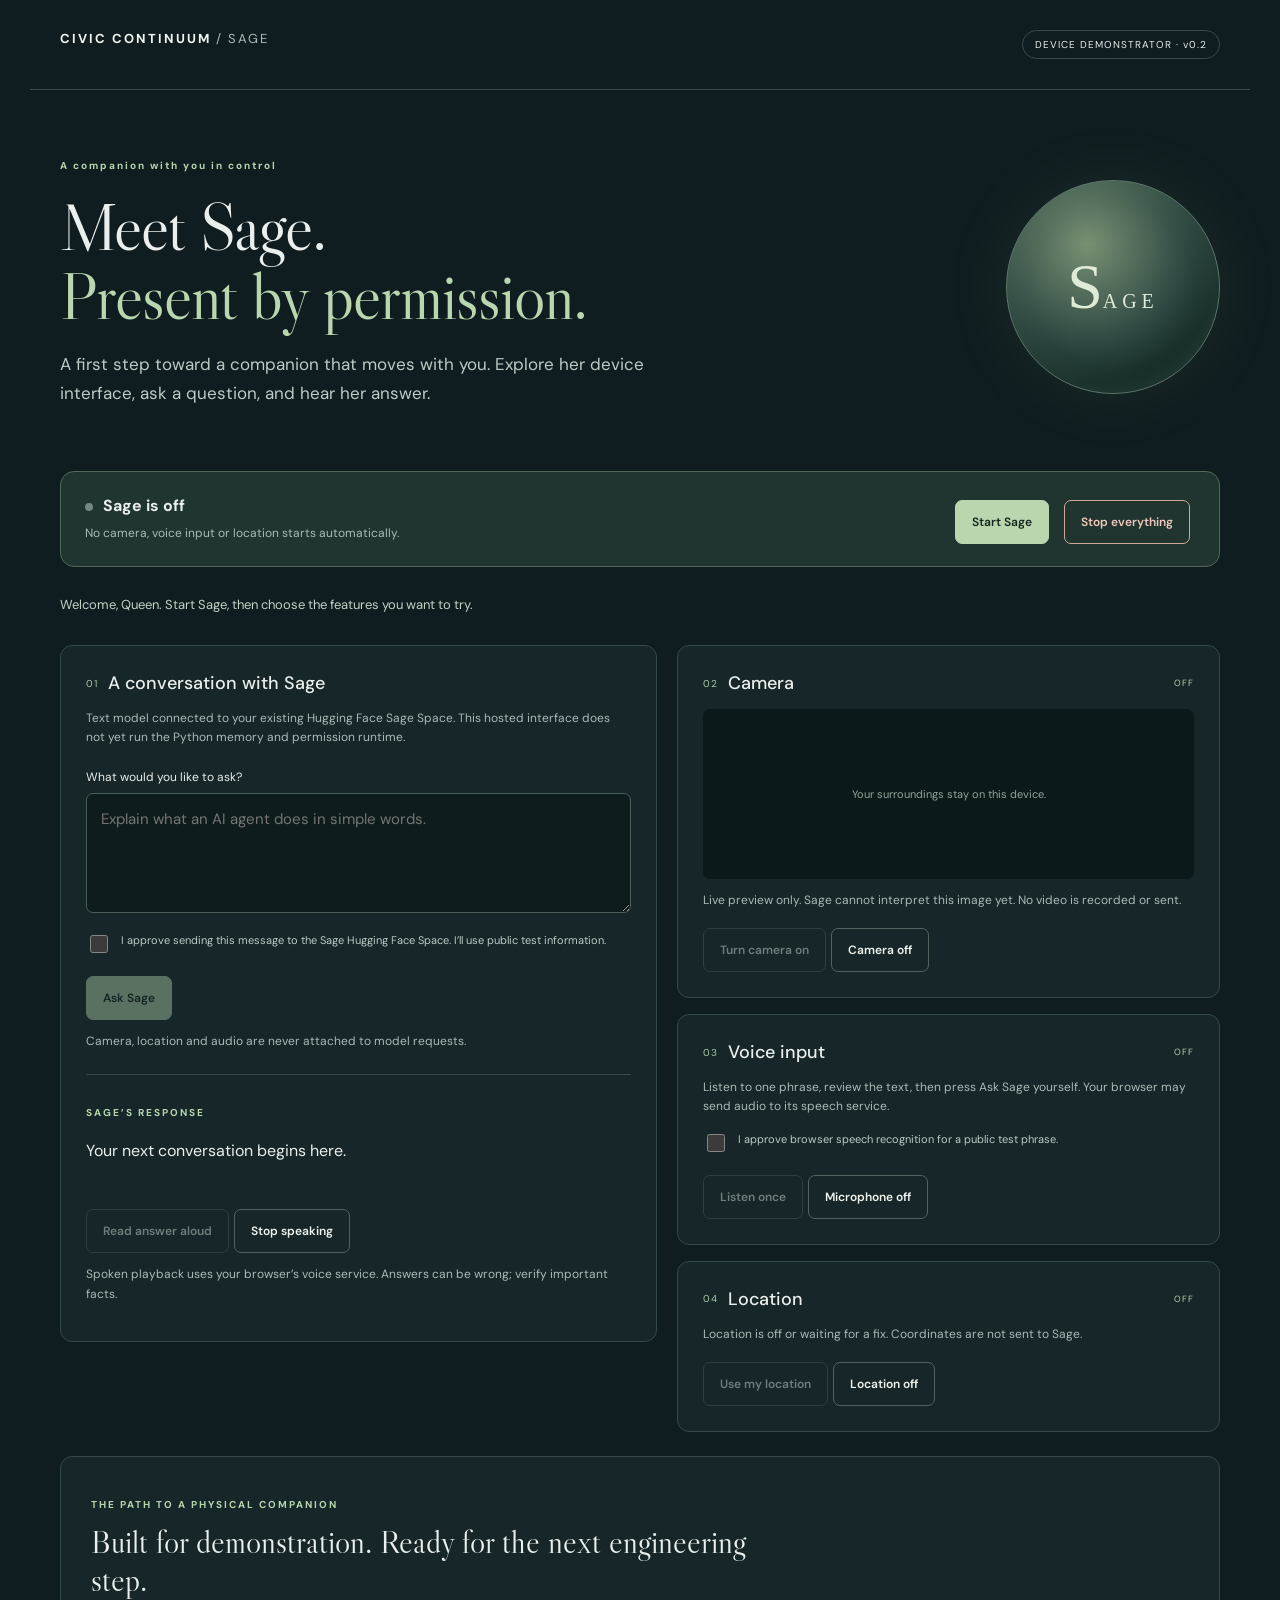
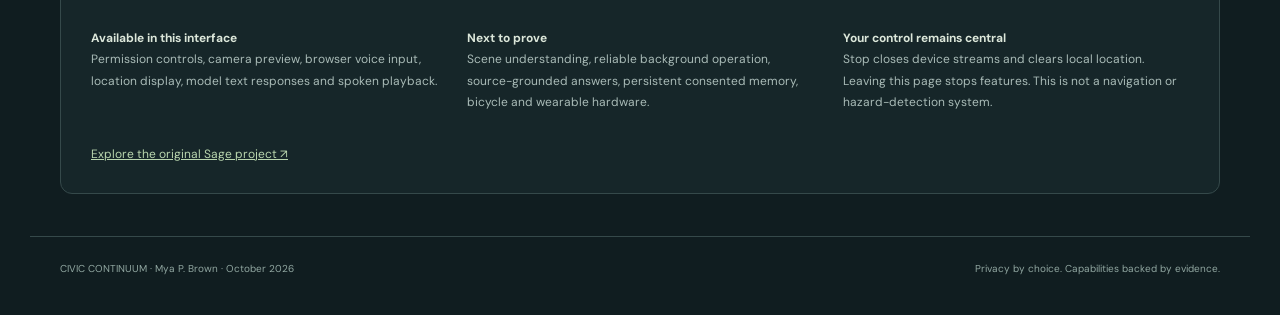
==== apps/tablet_web/index.html @ 6c69fcc4 "Add explicit Sage device controls: apps/tablet_web/index.html" ====
<!doctype html><html lang="en"><head><meta charset="utf-8"><meta name="viewport" content="width=device-width,initial-scale=1"><meta name="theme-color" content="#101d20"><title>Sage Companion | Civic Continuum</title><link rel="stylesheet" href="style.css"></head><body>
<header><a class="brand" href="#">CIVIC CONTINUUM <span> / SAGE</span></a><span class="pill">DEVICE DEMONSTRATOR · v0.2</span></header>
<main><section class="intro"><div><p class="eyebrow">A companion with you in control</p><h1>Meet Sage.<br><em>Present by permission.</em></h1><p class="lead">A first step toward a companion that moves with you. Explore her device interface, ask a question, and hear her answer.</p></div><div class="orb" aria-hidden="true"><div>S<span>AGE</span></div></div></section>
<section class="session"><div><span id="light" class="light"></span><strong id="sessionLabel">Sage is off</strong><p id="sessionHint">No camera, voice input or location starts automatically.</p></div><div class="actions"><button id="start" class="primary">Start Sage</button><button id="stop" class="stop">Stop everything</button></div></section>
<p id="notice" class="notice" role="status" aria-live="polite">Welcome, Queen. Start Sage, then choose the features you want to try.</p>
<div class="layout"><section class="conversation card"><div class="sectiontitle"><span class="number">01</span><h2>A conversation with Sage</h2></div><p class="muted">Text model connected to your existing Hugging Face Sage Space. This hosted interface does not yet run the Python memory and permission runtime.</p><label for="question">What would you like to ask?</label><textarea id="question" rows="4" maxlength="3000" placeholder="Explain what an AI agent does in simple words."></textarea><label class="check"><input id="cloud" type="checkbox">I approve sending this message to the Sage Hugging Face Space. I’ll use public test information.</label><button id="ask" class="primary" disabled>Ask Sage</button><p id="modelStatus" class="small">Camera, location and audio are never attached to model requests.</p><div class="answer"><p class="eyebrow">SAGE’S RESPONSE</p><p id="answer">Your next conversation begins here.</p></div><button id="read" disabled>Read answer aloud</button><button id="quiet">Stop speaking</button><p class="small">Spoken playback uses your browser’s voice service. Answers can be wrong; verify important facts.</p></section>
<section class="devices"><article class="card"><div class="sectiontitle"><span class="number">02</span><h2>Camera</h2><span id="cameraState" class="state">OFF</span></div><div class="preview"><video id="video" playsinline autoplay muted></video><span id="cameraEmpty">Your surroundings stay on this device.</span></div><p class="small">Live preview only. Sage cannot interpret this image yet. No video is recorded or sent.</p><button id="cameraOn" disabled>Turn camera on</button><button id="cameraOff">Camera off</button></article>
<article class="card"><div class="sectiontitle"><span class="number">03</span><h2>Voice input</h2><span id="micState" class="state">OFF</span></div><p class="small">Listen to one phrase, review the text, then press Ask Sage yourself. Your browser may send audio to its speech service.</p><label class="check"><input id="speechConsent" type="checkbox">I approve browser speech recognition for a public test phrase.</label><button id="micOn" disabled>Listen once</button><button id="micOff">Microphone off</button></article>
<article class="card"><div class="sectiontitle"><span class="number">04</span><h2>Location</h2><span id="locationState" class="state">OFF</span></div><p id="locationValue" class="small">Location is off. Coordinates are not sent to Sage.</p><button id="locationOn" disabled>Use my location</button><button id="locationOff">Location off</button></article></section></div>
<section class="roadmap card"><p class="eyebrow">THE PATH TO A PHYSICAL COMPANION</p><h2>Built for demonstration. Ready for the next engineering step.</h2><div class="columns"><p><strong>Available in this interface</strong><br>Permission controls, camera preview, browser voice input, location display, model text responses and spoken playback.</p><p><strong>Next to prove</strong><br>Scene understanding, reliable background operation, source-grounded answers, persistent consented memory, bicycle and wearable hardware.</p><p><strong>Your control remains central</strong><br>Stop closes device streams and clears local location. Leaving this page stops features. This is not a navigation or hazard-detection system.</p></div><a href="https://github.com/mommommy1960-lang/sage-situated-companion" target="_blank" rel="noopener">Explore the original Sage project ↗</a></section>
</main><footer>CIVIC CONTINUUM · Mya P. Brown · October 2026<span>Privacy by choice. Capabilities backed by evidence.</span></footer><script type="module" src="app.mjs"></script></body></html>
---- apps/tablet_web/style.css ----
@import url('https://fonts.googleapis.com/css2?family=DM+Sans:wght@400;500;600;700&family=Libre+Caslon+Display&display=swap');
:root{font-family:'DM Sans',sans-serif;color:#e9efec;background:#101d20;color-scheme:dark;--mint:#b9d6ae;--muted:#a9bbb7;--line:#35494a}*{box-sizing:border-box}body{margin:0}header,main,footer{max-width:1220px;margin:auto}header{padding:30px 30px;display:flex;justify-content:space-between;gap:20px;border-bottom:1px solid var(--line)}a{color:var(--mint)}.brand{text-decoration:none;letter-spacing:2px;font-size:13px;color:#f0f5f0;font-weight:700}.brand span{font-weight:400;color:var(--muted)}.pill{font-size:10px;border:1px solid var(--line);border-radius:30px;padding:7px 12px;letter-spacing:1px}main{padding:0 30px}.intro{display:flex;align-items:center;justify-content:space-between;gap:32px;padding:58px 0 46px}.eyebrow{font-size:10px;letter-spacing:2px;font-weight:700;color:var(--mint)}h1{font:normal 66px/1.04 'Libre Caslon Display',Georgia,serif;margin:19px 0 20px;letter-spacing:-1px}h1 em{font-style:normal;color:var(--mint)}.lead{max-width:590px;color:#bdcbc7;font-size:17px;line-height:1.7}.orb{flex:0 0 214px;height:214px;border:1px solid #5d7769;border-radius:50%;display:grid;place-items:center;background:radial-gradient(circle at 38% 30%,#789073,#354f47 45%,#162c2a 70%);box-shadow:0 0 70px #8fbb8c15,inset 0 0 30px #b7d8ad19}.orb div{font:64px Georgia;color:#deebd7}.orb span{font-size:20px;letter-spacing:5px}.session{padding:22px 24px;background:#203430;border:1px solid #526858;border-radius:14px;display:flex;align-items:center;justify-content:space-between;gap:15px}.session p{font-size:12px;color:var(--muted);margin:8px 0 0}.light{display:inline-block;width:8px;height:8px;background:#768681;border-radius:50%;margin-right:10px}.light.on{background:#bbe799;box-shadow:0 0 12px #a4cf87}.actions{display:flex;gap:10px}button{font:600 12px 'DM Sans',sans-serif;min-height:44px;padding:11px 16px;border:1px solid #50645f;background:transparent;color:#eef4ed;border-radius:7px;cursor:pointer;margin:6px 5px 0 0}button.primary{background:var(--mint);color:#15251d;border-color:var(--mint)}button.stop{border-color:#cda99a;color:#f0cabb}button:disabled{opacity:.42;cursor:not-allowed}button:hover:enabled{filter:brightness(1.15)}button:focus-visible,input:focus-visible,textarea:focus-visible{outline:3px solid #e6d5a4;outline-offset:3px}.notice{padding:15px 0;color:#c4d1c7;font-size:13px;min-height:52px}.layout{display:grid;grid-template-columns:1.1fr 1fr;gap:20px;align-items:start}.card{padding:25px;border:1px solid var(--line);border-radius:12px;background:#162629}.sectiontitle{display:flex;align-items:center;gap:10px;margin-bottom:14px}.number{font-size:10px;color:#adc9a5;letter-spacing:1px}h2{font-size:18px;font-weight:500;margin:0}p{line-height:1.6}.muted,.small{color:var(--muted);font-size:12px}.muted{margin:0 0 22px}label{display:block;font-size:12px;margin:14px 0 8px}textarea{font:15px/1.5 'DM Sans',sans-serif;resize:vertical;width:100%;background:#0e1c1e;border:1px solid #4a5e5a;border-radius:7px;padding:14px;color:#eef4ed}.check{display:flex;gap:10px;align-items:flex-start;color:#bdcbc5;line-height:1.6;font-size:11px;margin:14px 0}input{accent-color:#b9d6ae;min-width:18px;min-height:18px}.answer{margin:22px 0 12px;border-top:1px solid var(--line);padding:20px 0 10px}#answer{font-size:16px;line-height:1.8;white-space:pre-wrap;overflow-wrap:anywhere}.devices{display:grid;gap:16px}.state{margin-left:auto;font-size:9px;letter-spacing:1px;color:var(--mint)}.preview{height:170px;background:#0c191b;position:relative;display:grid;place-items:center;border-radius:7px;overflow:hidden}.preview video{width:100%;height:100%;object-fit:cover}.preview span{position:absolute;font-size:11px;color:#91a59c}.roadmap{margin:24px 0 42px;padding:30px}.roadmap h2{font:32px/1.2 'Libre Caslon Display',Georgia;max-width:700px}.columns{display:grid;grid-template-columns:repeat(3,1fr);gap:30px;margin:16px 0}.columns p{font-size:12px;color:var(--muted);line-height:1.8}.columns strong{color:#dce7da}.roadmap a{font-size:12px}footer{padding:25px 30px 40px;border-top:1px solid var(--line);font-size:10px;color:#91a7a1;display:flex;justify-content:space-between;gap:15px}@media(max-width:720px){header{padding:20px}.pill{display:none}main{padding:0 18px}.intro{padding:35px 0;gap:15px}h1{font-size:44px}.lead{font-size:14px}.orb{flex-basis:95px;height:95px}.orb div{font-size:32px}.orb span{display:none}.session{align-items:flex-start;flex-direction:column;padding:18px}.layout{grid-template-columns:1fr}.card{padding:20px}.columns{grid-template-columns:1fr;gap:0}.roadmap h2{font-size:28px}footer{flex-direction:column}.actions{width:100%}.actions button{flex:1}.notice{font-size:12px}}
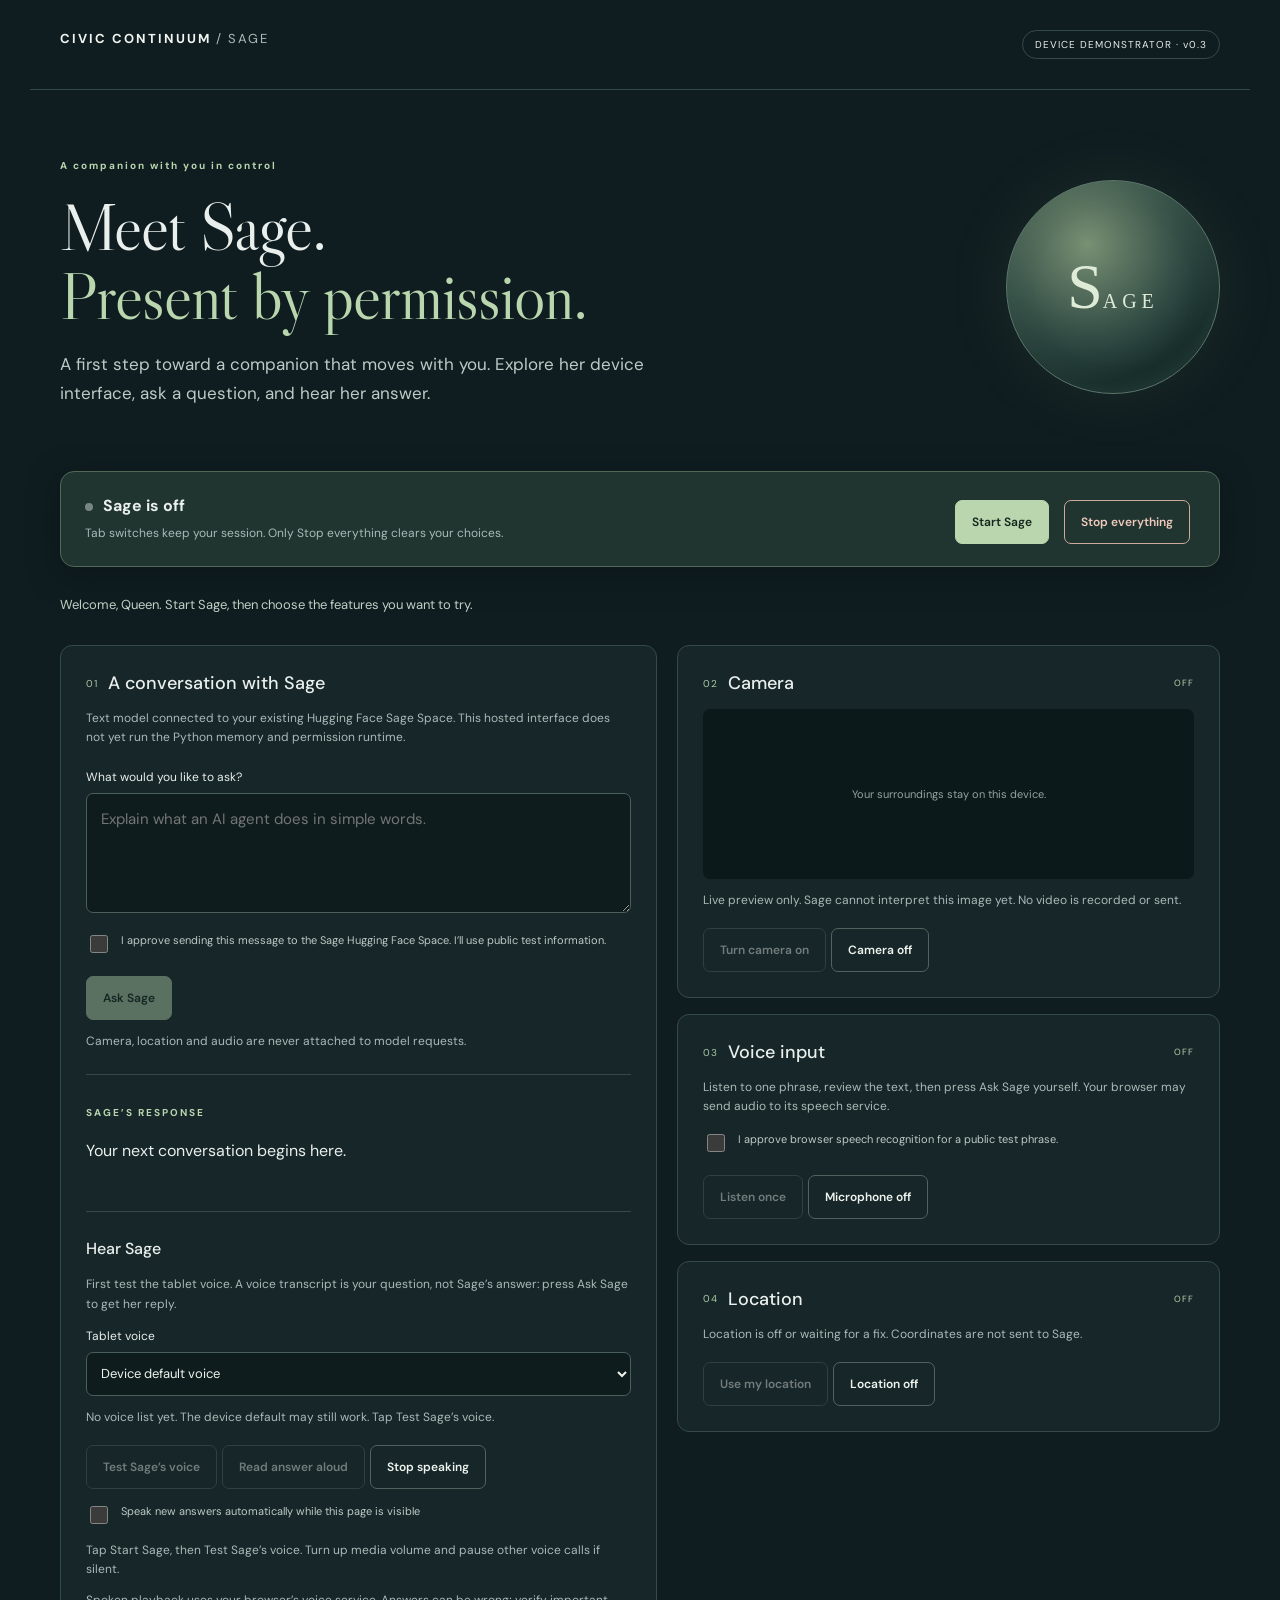
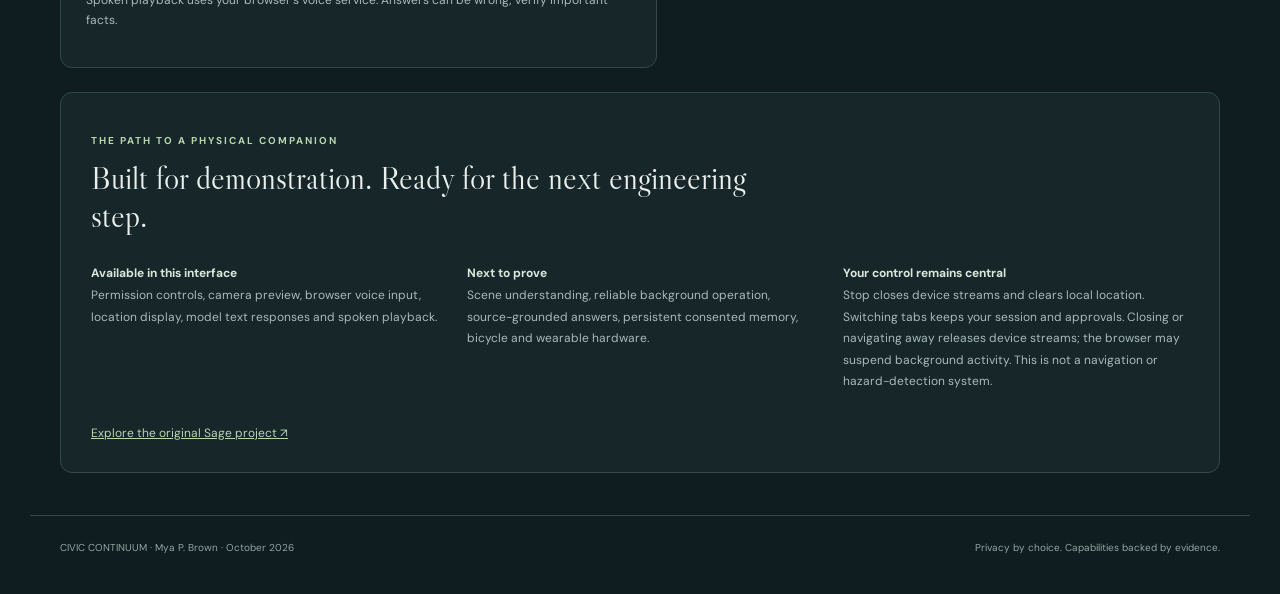
==== commit 095e9dc9: "Keep Sage active across tab switches and diagnose speech: apps/tablet_web/index.html" ====
--- a/apps/tablet_web/index.html
+++ b/apps/tablet_web/index.html
@@ -1,11 +1,11 @@
-<!doctype html><html lang="en"><head><meta charset="utf-8"><meta name="viewport" content="width=device-width,initial-scale=1"><meta name="theme-color" content="#101d20"><title>Sage Companion | Civic Continuum</title><link rel="stylesheet" href="style.css"></head><body>
-<header><a class="brand" href="#">CIVIC CONTINUUM <span> / SAGE</span></a><span class="pill">DEVICE DEMONSTRATOR · v0.2</span></header>
+<!doctype html><html lang="en"><head><meta charset="utf-8"><meta name="viewport" content="width=device-width,initial-scale=1"><meta name="theme-color" content="#101d20"><title>Sage Companion | Civic Continuum</title><link rel="stylesheet" href="style.css?v=03"></head><body>
+<header><a class="brand" href="#">CIVIC CONTINUUM <span> / SAGE</span></a><span class="pill">DEVICE DEMONSTRATOR · v0.3</span></header>
 <main><section class="intro"><div><p class="eyebrow">A companion with you in control</p><h1>Meet Sage.<br><em>Present by permission.</em></h1><p class="lead">A first step toward a companion that moves with you. Explore her device interface, ask a question, and hear her answer.</p></div><div class="orb" aria-hidden="true"><div>S<span>AGE</span></div></div></section>
-<section class="session"><div><span id="light" class="light"></span><strong id="sessionLabel">Sage is off</strong><p id="sessionHint">No camera, voice input or location starts automatically.</p></div><div class="actions"><button id="start" class="primary">Start Sage</button><button id="stop" class="stop">Stop everything</button></div></section>
+<section class="session"><div><span id="light" class="light"></span><strong id="sessionLabel">Sage is off</strong><p id="sessionHint">Tab switches keep your session. Only Stop everything clears your choices.</p></div><div class="actions"><button id="start" class="primary">Start Sage</button><button id="stop" class="stop">Stop everything</button></div></section>
 <p id="notice" class="notice" role="status" aria-live="polite">Welcome, Queen. Start Sage, then choose the features you want to try.</p>
-<div class="layout"><section class="conversation card"><div class="sectiontitle"><span class="number">01</span><h2>A conversation with Sage</h2></div><p class="muted">Text model connected to your existing Hugging Face Sage Space. This hosted interface does not yet run the Python memory and permission runtime.</p><label for="question">What would you like to ask?</label><textarea id="question" rows="4" maxlength="3000" placeholder="Explain what an AI agent does in simple words."></textarea><label class="check"><input id="cloud" type="checkbox">I approve sending this message to the Sage Hugging Face Space. I’ll use public test information.</label><button id="ask" class="primary" disabled>Ask Sage</button><p id="modelStatus" class="small">Camera, location and audio are never attached to model requests.</p><div class="answer"><p class="eyebrow">SAGE’S RESPONSE</p><p id="answer">Your next conversation begins here.</p></div><button id="read" disabled>Read answer aloud</button><button id="quiet">Stop speaking</button><p class="small">Spoken playback uses your browser’s voice service. Answers can be wrong; verify important facts.</p></section>
+<div class="layout"><section class="conversation card"><div class="sectiontitle"><span class="number">01</span><h2>A conversation with Sage</h2></div><p class="muted">Text model connected to your existing Hugging Face Sage Space. This hosted interface does not yet run the Python memory and permission runtime.</p><label for="question">What would you like to ask?</label><textarea id="question" rows="4" maxlength="3000" placeholder="Explain what an AI agent does in simple words."></textarea><label class="check"><input id="cloud" type="checkbox">I approve sending this message to the Sage Hugging Face Space. I’ll use public test information.</label><button id="ask" class="primary" disabled>Ask Sage</button><p id="modelStatus" class="small">Camera, location and audio are never attached to model requests.</p><div class="answer"><p class="eyebrow">SAGE’S RESPONSE</p><p id="answer">Your next conversation begins here.</p></div><div class="voice-panel"><h3>Hear Sage</h3><p class="small">First test the tablet voice. A voice transcript is your question, not Sage’s answer: press Ask Sage to get her reply.</p><label for="voiceChoice">Tablet voice</label><select id="voiceChoice"><option value="">Device default voice</option></select><p id="voiceCount" class="small"></p><button id="testVoice" disabled>Test Sage’s voice</button><button id="read" disabled>Read answer aloud</button><button id="quiet">Stop speaking</button><label class="check"><input id="autoSpeak" type="checkbox">Speak new answers automatically while this page is visible</label><p id="voiceStatus" class="small" role="status" aria-live="polite">Tap Start Sage, then Test Sage’s voice. Turn up media volume and pause other voice calls if silent.</p></div><p class="small">Spoken playback uses your browser’s voice service. Answers can be wrong; verify important facts.</p></section>
 <section class="devices"><article class="card"><div class="sectiontitle"><span class="number">02</span><h2>Camera</h2><span id="cameraState" class="state">OFF</span></div><div class="preview"><video id="video" playsinline autoplay muted></video><span id="cameraEmpty">Your surroundings stay on this device.</span></div><p class="small">Live preview only. Sage cannot interpret this image yet. No video is recorded or sent.</p><button id="cameraOn" disabled>Turn camera on</button><button id="cameraOff">Camera off</button></article>
 <article class="card"><div class="sectiontitle"><span class="number">03</span><h2>Voice input</h2><span id="micState" class="state">OFF</span></div><p class="small">Listen to one phrase, review the text, then press Ask Sage yourself. Your browser may send audio to its speech service.</p><label class="check"><input id="speechConsent" type="checkbox">I approve browser speech recognition for a public test phrase.</label><button id="micOn" disabled>Listen once</button><button id="micOff">Microphone off</button></article>
 <article class="card"><div class="sectiontitle"><span class="number">04</span><h2>Location</h2><span id="locationState" class="state">OFF</span></div><p id="locationValue" class="small">Location is off. Coordinates are not sent to Sage.</p><button id="locationOn" disabled>Use my location</button><button id="locationOff">Location off</button></article></section></div>
-<section class="roadmap card"><p class="eyebrow">THE PATH TO A PHYSICAL COMPANION</p><h2>Built for demonstration. Ready for the next engineering step.</h2><div class="columns"><p><strong>Available in this interface</strong><br>Permission controls, camera preview, browser voice input, location display, model text responses and spoken playback.</p><p><strong>Next to prove</strong><br>Scene understanding, reliable background operation, source-grounded answers, persistent consented memory, bicycle and wearable hardware.</p><p><strong>Your control remains central</strong><br>Stop closes device streams and clears local location. Leaving this page stops features. This is not a navigation or hazard-detection system.</p></div><a href="https://github.com/mommommy1960-lang/sage-situated-companion" target="_blank" rel="noopener">Explore the original Sage project ↗</a></section>
-</main><footer>CIVIC CONTINUUM · Mya P. Brown · October 2026<span>Privacy by choice. Capabilities backed by evidence.</span></footer><script type="module" src="app.mjs"></script></body></html>
+<section class="roadmap card"><p class="eyebrow">THE PATH TO A PHYSICAL COMPANION</p><h2>Built for demonstration. Ready for the next engineering step.</h2><div class="columns"><p><strong>Available in this interface</strong><br>Permission controls, camera preview, browser voice input, location display, model text responses and spoken playback.</p><p><strong>Next to prove</strong><br>Scene understanding, reliable background operation, source-grounded answers, persistent consented memory, bicycle and wearable hardware.</p><p><strong>Your control remains central</strong><br>Stop closes device streams and clears local location. Switching tabs keeps your session and approvals. Closing or navigating away releases device streams; the browser may suspend background activity. This is not a navigation or hazard-detection system.</p></div><a href="https://github.com/mommommy1960-lang/sage-situated-companion" target="_blank" rel="noopener">Explore the original Sage project ↗</a></section>
+</main><footer>CIVIC CONTINUUM · Mya P. Brown · October 2026<span>Privacy by choice. Capabilities backed by evidence.</span></footer><script type="module" src="app.mjs?v=03b"></script></body></html>
--- a/apps/tablet_web/style.css
+++ b/apps/tablet_web/style.css
@@ -1,2 +1,4 @@
 @import url('https://fonts.googleapis.com/css2?family=DM+Sans:wght@400;500;600;700&family=Libre+Caslon+Display&display=swap');
 :root{font-family:'DM Sans',sans-serif;color:#e9efec;background:#101d20;color-scheme:dark;--mint:#b9d6ae;--muted:#a9bbb7;--line:#35494a}*{box-sizing:border-box}body{margin:0}header,main,footer{max-width:1220px;margin:auto}header{padding:30px 30px;display:flex;justify-content:space-between;gap:20px;border-bottom:1px solid var(--line)}a{color:var(--mint)}.brand{text-decoration:none;letter-spacing:2px;font-size:13px;color:#f0f5f0;font-weight:700}.brand span{font-weight:400;color:var(--muted)}.pill{font-size:10px;border:1px solid var(--line);border-radius:30px;padding:7px 12px;letter-spacing:1px}main{padding:0 30px}.intro{display:flex;align-items:center;justify-content:space-between;gap:32px;padding:58px 0 46px}.eyebrow{font-size:10px;letter-spacing:2px;font-weight:700;color:var(--mint)}h1{font:normal 66px/1.04 'Libre Caslon Display',Georgia,serif;margin:19px 0 20px;letter-spacing:-1px}h1 em{font-style:normal;color:var(--mint)}.lead{max-width:590px;color:#bdcbc7;font-size:17px;line-height:1.7}.orb{flex:0 0 214px;height:214px;border:1px solid #5d7769;border-radius:50%;display:grid;place-items:center;background:radial-gradient(circle at 38% 30%,#789073,#354f47 45%,#162c2a 70%);box-shadow:0 0 70px #8fbb8c15,inset 0 0 30px #b7d8ad19}.orb div{font:64px Georgia;color:#deebd7}.orb span{font-size:20px;letter-spacing:5px}.session{padding:22px 24px;background:#203430;border:1px solid #526858;border-radius:14px;display:flex;align-items:center;justify-content:space-between;gap:15px}.session p{font-size:12px;color:var(--muted);margin:8px 0 0}.light{display:inline-block;width:8px;height:8px;background:#768681;border-radius:50%;margin-right:10px}.light.on{background:#bbe799;box-shadow:0 0 12px #a4cf87}.actions{display:flex;gap:10px}button{font:600 12px 'DM Sans',sans-serif;min-height:44px;padding:11px 16px;border:1px solid #50645f;background:transparent;color:#eef4ed;border-radius:7px;cursor:pointer;margin:6px 5px 0 0}button.primary{background:var(--mint);color:#15251d;border-color:var(--mint)}button.stop{border-color:#cda99a;color:#f0cabb}button:disabled{opacity:.42;cursor:not-allowed}button:hover:enabled{filter:brightness(1.15)}button:focus-visible,input:focus-visible,textarea:focus-visible{outline:3px solid #e6d5a4;outline-offset:3px}.notice{padding:15px 0;color:#c4d1c7;font-size:13px;min-height:52px}.layout{display:grid;grid-template-columns:1.1fr 1fr;gap:20px;align-items:start}.card{padding:25px;border:1px solid var(--line);border-radius:12px;background:#162629}.sectiontitle{display:flex;align-items:center;gap:10px;margin-bottom:14px}.number{font-size:10px;color:#adc9a5;letter-spacing:1px}h2{font-size:18px;font-weight:500;margin:0}p{line-height:1.6}.muted,.small{color:var(--muted);font-size:12px}.muted{margin:0 0 22px}label{display:block;font-size:12px;margin:14px 0 8px}textarea{font:15px/1.5 'DM Sans',sans-serif;resize:vertical;width:100%;background:#0e1c1e;border:1px solid #4a5e5a;border-radius:7px;padding:14px;color:#eef4ed}.check{display:flex;gap:10px;align-items:flex-start;color:#bdcbc5;line-height:1.6;font-size:11px;margin:14px 0}input{accent-color:#b9d6ae;min-width:18px;min-height:18px}.answer{margin:22px 0 12px;border-top:1px solid var(--line);padding:20px 0 10px}#answer{font-size:16px;line-height:1.8;white-space:pre-wrap;overflow-wrap:anywhere}.devices{display:grid;gap:16px}.state{margin-left:auto;font-size:9px;letter-spacing:1px;color:var(--mint)}.preview{height:170px;background:#0c191b;position:relative;display:grid;place-items:center;border-radius:7px;overflow:hidden}.preview video{width:100%;height:100%;object-fit:cover}.preview span{position:absolute;font-size:11px;color:#91a59c}.roadmap{margin:24px 0 42px;padding:30px}.roadmap h2{font:32px/1.2 'Libre Caslon Display',Georgia;max-width:700px}.columns{display:grid;grid-template-columns:repeat(3,1fr);gap:30px;margin:16px 0}.columns p{font-size:12px;color:var(--muted);line-height:1.8}.columns strong{color:#dce7da}.roadmap a{font-size:12px}footer{padding:25px 30px 40px;border-top:1px solid var(--line);font-size:10px;color:#91a7a1;display:flex;justify-content:space-between;gap:15px}@media(max-width:720px){header{padding:20px}.pill{display:none}main{padding:0 18px}.intro{padding:35px 0;gap:15px}h1{font-size:44px}.lead{font-size:14px}.orb{flex-basis:95px;height:95px}.orb div{font-size:32px}.orb span{display:none}.session{align-items:flex-start;flex-direction:column;padding:18px}.layout{grid-template-columns:1fr}.card{padding:20px}.columns{grid-template-columns:1fr;gap:0}.roadmap h2{font-size:28px}footer{flex-direction:column}.actions{width:100%}.actions button{flex:1}.notice{font-size:12px}}
+
+.session{position:sticky;top:8px;z-index:30;box-shadow:0 8px 30px #08121599}.voice-panel{margin-top:20px;border-top:1px solid var(--line);padding-top:10px}.voice-panel h3{font-size:16px;font-weight:500}select{width:100%;min-height:44px;padding:10px;background:#0e1c1e;border:1px solid #4a5e5a;color:#eef4ed;border-radius:7px;font:13px DM Sans,sans-serif}
